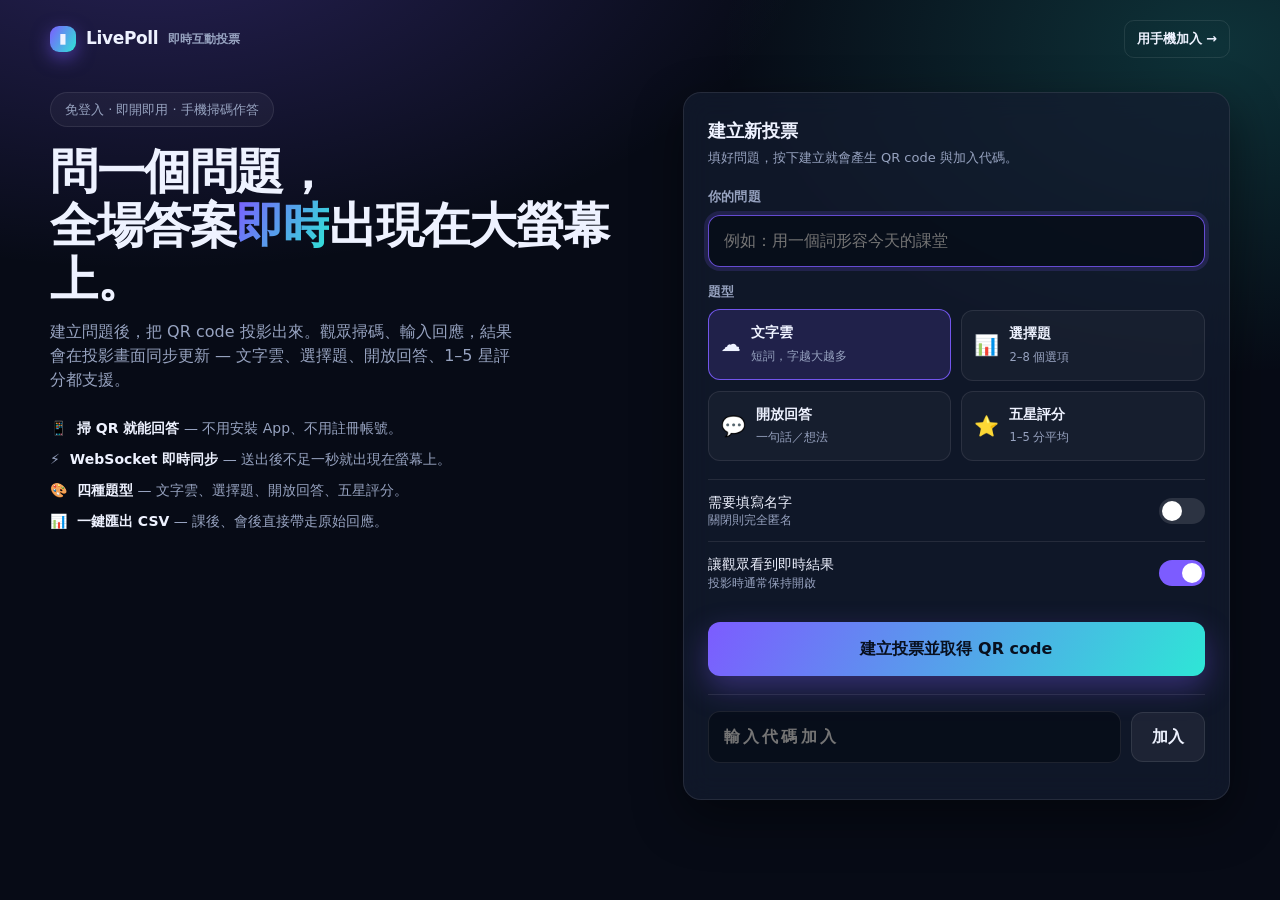
==== index.html @ e7435f52 "LivePoll: realtime QR polling site (Mentimeter-style)" ====
<!DOCTYPE html>
<html lang="zh-Hant">
<head>
<meta charset="utf-8">
<meta name="viewport" content="width=device-width, initial-scale=1, viewport-fit=cover">
<title>LivePoll · 即時互動投票</title>
<meta name="description" content="像 Mentimeter 一樣的即時投票：掃 QR code 回答，大螢幕即時顯示所有人的回應。">
<link rel="icon" href="data:image/svg+xml,%3Csvg xmlns='http://www.w3.org/2000/svg' viewBox='0 0 32 32'%3E%3Crect width='32' height='32' rx='9' fill='%237c5cff'/%3E%3Cpath d='M9 20l4.5-9L18 20l5-10' stroke='%23fff' stroke-width='3' fill='none' stroke-linecap='round' stroke-linejoin='round'/%3E%3C/svg%3E">
<link rel="stylesheet" href="assets/style.css">
</head>
<body>
<div class="wrap">
  <header class="topbar">
    <a class="brand" href="index.html"><span class="dot">▮</span>LivePoll <small>即時互動投票</small></a>
    <a class="btn small ghost" href="#join">用手機加入 →</a>
  </header>

  <main class="hero">
    <section>
      <span class="pill">免登入 · 即開即用 · 手機掃碼作答</span>
      <h1>問一個問題，<br>全場答案<em>即時</em>出現在大螢幕上。</h1>
      <p class="lead">建立問題後，把 QR code 投影出來。觀眾掃碼、輸入回應，結果會在投影畫面同步更新 — 文字雲、選擇題、開放回答、1–5 星評分都支援。</p>
      <ul class="feats">
        <li><span class="ico">📱</span><span><b>掃 QR 就能回答</b> — 不用安裝 App、不用註冊帳號。</span></li>
        <li><span class="ico">⚡</span><span><b>WebSocket 即時同步</b> — 送出後不足一秒就出現在螢幕上。</span></li>
        <li><span class="ico">🎨</span><span><b>四種題型</b> — 文字雲、選擇題、開放回答、五星評分。</span></li>
        <li><span class="ico">📊</span><span><b>一鍵匯出 CSV</b> — 課後、會後直接帶走原始回應。</span></li>
      </ul>
    </section>

    <section class="card builder">
      <h2>建立新投票</h2>
      <p class="sub">填好問題，按下建立就會產生 QR code 與加入代碼。</p>

      <label class="field">
        <span>你的問題</span>
        <input class="input" id="q" maxlength="180" placeholder="例如：用一個詞形容今天的課堂" autocomplete="off">
      </label>

      <span class="hint" style="display:block;margin-bottom:9px;font-weight:650;">題型</span>
      <div class="types" id="types">
        <label class="type-opt">
          <input type="radio" name="type" value="word" checked>
          <span class="em">☁️</span>
          <span><b>文字雲</b><small>短詞，字越大越多</small></span>
        </label>
        <label class="type-opt">
          <input type="radio" name="type" value="choice">
          <span class="em">📊</span>
          <span><b>選擇題</b><small>2–8 個選項</small></span>
        </label>
        <label class="type-opt">
          <input type="radio" name="type" value="open">
          <span class="em">💬</span>
          <span><b>開放回答</b><small>一句話／想法</small></span>
        </label>
        <label class="type-opt">
          <input type="radio" name="type" value="rating">
          <span class="em">⭐</span>
          <span><b>五星評分</b><small>1–5 分平均</small></span>
        </label>
      </div>

      <div id="optionsBlock" hidden>
        <span class="hint" style="display:block;margin-bottom:9px;font-weight:650;">選項</span>
        <div class="opt-rows" id="optRows"></div>
        <button class="btn small ghost" id="addOpt" type="button" style="margin-bottom:16px;">＋ 新增選項</button>
      </div>

      <div class="toggle-row">
        <p>需要填寫名字<small>關閉則完全匿名</small></p>
        <label class="switch"><input type="checkbox" id="nameReq"><i></i></label>
      </div>
      <div class="toggle-row" style="margin-bottom:18px;">
        <p>讓觀眾看到即時結果<small>投影時通常保持開啟</small></p>
        <label class="switch"><input type="checkbox" id="showRes" checked><i></i></label>
      </div>

      <button class="btn primary" id="create" style="width:100%;padding:15px;">建立投票並取得 QR code</button>

      <div class="join-strip" id="join">
        <input class="input" id="joinCode" maxlength="10" placeholder="輸入代碼加入" autocomplete="off">
        <button class="btn" id="joinBtn" type="button">加入</button>
      </div>
      <div id="recent" class="hint" style="margin-top:12px;"></div>
    </section>
  </main>
</div>

<script src="assets/core.js"></script>
<script src="assets/create.js"></script>
</body>
</html>
---- assets/style.css ----
:root {
  --bg: #070b16;
  --bg-soft: #0d1424;
  --card: rgba(20, 28, 48, 0.72);
  --line: rgba(255, 255, 255, 0.09);
  --txt: #eef2ff;
  --muted: #97a3c0;
  --violet: #7c5cff;
  --cyan: #2ee6d6;
  --pink: #ff5c8a;
  --amber: #ffb547;
  --green: #35d07f;
  --grad: linear-gradient(120deg, #7c5cff 0%, #2ee6d6 100%);
  --radius: 18px;
  --shadow: 0 18px 50px rgba(0, 0, 0, 0.45);
}

* { box-sizing: border-box; }

html, body { height: 100%; }

body {
  margin: 0;
  background:
    radial-gradient(1100px 600px at 12% -10%, rgba(124, 92, 255, 0.28), transparent 60%),
    radial-gradient(900px 600px at 95% 5%, rgba(46, 230, 214, 0.18), transparent 55%),
    var(--bg);
  color: var(--txt);
  font-family: "Inter", "PingFang TC", "Microsoft JhengHei", "Noto Sans TC", system-ui, -apple-system, "Segoe UI", sans-serif;
  -webkit-font-smoothing: antialiased;
  line-height: 1.5;
}

a { color: var(--cyan); }

button, input, textarea, select {
  font: inherit;
  color: inherit;
}

.wrap {
  width: min(1180px, 100% - 32px);
  margin: 0 auto;
}

/* ---------- shared bits ---------- */
.brand {
  display: inline-flex;
  align-items: center;
  gap: 10px;
  font-weight: 800;
  letter-spacing: -0.02em;
  text-decoration: none;
  color: var(--txt);
  font-size: 17px;
}
.brand .dot {
  width: 26px; height: 26px; border-radius: 9px;
  background: var(--grad);
  box-shadow: 0 6px 18px rgba(124, 92, 255, 0.5);
  display: grid; place-items: center;
  font-size: 14px;
}
.brand small { color: var(--muted); font-weight: 600; font-size: 12px; letter-spacing: 0; }

.pill {
  display: inline-flex; align-items: center; gap: 8px;
  padding: 7px 14px; border-radius: 999px;
  border: 1px solid var(--line);
  background: rgba(255, 255, 255, 0.04);
  font-size: 13px; color: var(--muted);
}

.card {
  background: var(--card);
  border: 1px solid var(--line);
  border-radius: var(--radius);
  box-shadow: var(--shadow);
  backdrop-filter: blur(14px);
}

.btn {
  display: inline-flex; align-items: center; justify-content: center; gap: 8px;
  padding: 12px 20px;
  border-radius: 12px;
  border: 1px solid var(--line);
  background: rgba(255, 255, 255, 0.06);
  color: var(--txt);
  font-weight: 650;
  cursor: pointer;
  transition: transform 0.15s ease, background 0.2s ease, border-color 0.2s ease, opacity 0.2s;
  text-decoration: none;
  white-space: nowrap;
}
.btn:hover { background: rgba(255, 255, 255, 0.12); }
.btn:active { transform: translateY(1px) scale(0.995); }
.btn:disabled { opacity: 0.45; cursor: not-allowed; }
.btn.primary {
  background: var(--grad);
  border: none;
  color: #08101f;
  font-weight: 800;
  box-shadow: 0 12px 30px rgba(124, 92, 255, 0.35);
}
.btn.primary:hover { filter: brightness(1.06); }
.btn.ghost { background: transparent; }
.btn.small { padding: 8px 12px; font-size: 13px; border-radius: 10px; }

.field { display: block; margin-bottom: 16px; }
.field > span {
  display: block; margin-bottom: 8px;
  font-size: 13px; font-weight: 650; color: var(--muted);
  letter-spacing: 0.02em;
}
.input, .textarea {
  width: 100%;
  padding: 13px 15px;
  border-radius: 12px;
  border: 1px solid var(--line);
  background: rgba(6, 10, 20, 0.65);
  color: var(--txt);
  outline: none;
  transition: border-color 0.15s, box-shadow 0.15s;
}
.input:focus, .textarea:focus {
  border-color: rgba(124, 92, 255, 0.8);
  box-shadow: 0 0 0 4px rgba(124, 92, 255, 0.16);
}
.textarea { min-height: 96px; resize: vertical; }
.hint { color: var(--muted); font-size: 12.5px; }

.status {
  display: inline-flex; align-items: center; gap: 7px;
  font-size: 12.5px; color: var(--muted);
}
.status i {
  width: 8px; height: 8px; border-radius: 50%;
  background: var(--amber); box-shadow: 0 0 0 3px rgba(255, 181, 71, 0.16);
}
.status.live i { background: var(--green); box-shadow: 0 0 0 3px rgba(53, 208, 127, 0.18); }
.status.off i { background: var(--pink); box-shadow: 0 0 0 3px rgba(255, 92, 138, 0.18); }

/* ---------- landing ---------- */
.topbar {
  display: flex; align-items: center; justify-content: space-between;
  gap: 16px; padding: 20px 0 8px;
}
.hero {
  display: grid; grid-template-columns: 1.05fr 0.95fr;
  gap: 28px; align-items: start;
  padding: 26px 0 60px;
}
.hero h1 {
  font-size: clamp(30px, 4.2vw, 48px);
  line-height: 1.12;
  letter-spacing: -0.03em;
  margin: 18px 0 14px;
}
.hero h1 em { font-style: normal; background: var(--grad); -webkit-background-clip: text; background-clip: text; color: transparent; }
.hero p.lead { color: var(--muted); font-size: 16px; max-width: 46ch; margin: 0 0 26px; }
.feats { display: grid; gap: 10px; margin: 26px 0 0; padding: 0; list-style: none; }
.feats li { display: flex; gap: 10px; color: var(--muted); font-size: 14px; }
.feats li b { color: var(--txt); font-weight: 650; }
.feats li span.ico { flex: 0 0 auto; }

.builder { padding: 24px; }
.builder h2 { margin: 0 0 4px; font-size: 18px; }
.builder .sub { color: var(--muted); font-size: 13px; margin: 0 0 20px; }

.types { display: grid; grid-template-columns: repeat(2, 1fr); gap: 10px; margin-bottom: 18px; }
.type-opt {
  position: relative;
  display: flex; gap: 10px; align-items: center;
  padding: 12px;
  border-radius: 12px;
  border: 1px solid var(--line);
  background: rgba(255, 255, 255, 0.03);
  cursor: pointer;
  transition: border-color 0.15s, background 0.15s, transform 0.15s;
}
.type-opt:hover { background: rgba(255, 255, 255, 0.07); }
.type-opt input { position: absolute; opacity: 0; pointer-events: none; }
.type-opt .em { font-size: 20px; }
.type-opt b { display: block; font-size: 13.5px; }
.type-opt small { color: var(--muted); font-size: 11.5px; }
.type-opt:has(input:checked) {
  border-color: rgba(124, 92, 255, 0.9);
  background: rgba(124, 92, 255, 0.16);
  transform: translateY(-1px);
}

.opt-rows { display: grid; gap: 8px; margin-bottom: 8px; }
.opt-row { display: flex; gap: 8px; align-items: center; }
.opt-row .input { padding: 10px 13px; }
.opt-row .rm {
  width: 34px; height: 34px; flex: 0 0 auto;
  border-radius: 10px; border: 1px solid var(--line);
  background: transparent; color: var(--muted); cursor: pointer;
  font-size: 16px; line-height: 1;
}
.opt-row .rm:hover { color: var(--pink); border-color: rgba(255, 92, 138, 0.5); }

.toggle-row {
  display: flex; align-items: center; justify-content: space-between;
  gap: 14px; padding: 12px 0; border-top: 1px solid var(--line);
}
.toggle-row p { margin: 0; font-size: 13.5px; }
.toggle-row p small { display: block; color: var(--muted); font-size: 11.5px; }
.switch { position: relative; width: 46px; height: 26px; flex: 0 0 auto; }
.switch input { position: absolute; opacity: 0; width: 100%; height: 100%; margin: 0; cursor: pointer; }
.switch i {
  position: absolute; inset: 0; border-radius: 999px;
  background: rgba(255, 255, 255, 0.12); transition: background 0.2s;
}
.switch i::after {
  content: ""; position: absolute; top: 3px; left: 3px;
  width: 20px; height: 20px; border-radius: 50%;
  background: #fff; transition: transform 0.2s;
}
.switch input:checked + i { background: var(--violet); }
.switch input:checked + i::after { transform: translateX(20px); }

.join-strip {
  margin-top: 18px; padding-top: 16px; border-top: 1px solid var(--line);
  display: flex; gap: 10px; align-items: center; flex-wrap: wrap;
}
.join-strip .input { flex: 1 1 160px; text-transform: uppercase; letter-spacing: 0.2em; font-weight: 700; }

/* ---------- host ---------- */
.host {
  min-height: 100vh;
  display: flex; flex-direction: column;
  padding: 18px clamp(16px, 3vw, 34px) 26px;
}
.host-top {
  display: flex; align-items: center; justify-content: space-between;
  gap: 18px; flex-wrap: wrap;
}
.host-top .right { display: flex; align-items: center; gap: 10px; flex-wrap: wrap; }

.host-grid {
  flex: 1;
  display: grid;
  grid-template-columns: minmax(230px, 300px) 1fr;
  gap: clamp(16px, 2.4vw, 30px);
  margin-top: clamp(14px, 2vw, 26px);
  align-items: start;
}
.side { display: grid; gap: 14px; position: sticky; top: 16px; }

.qr-card { padding: 16px; text-align: center; }
.qr-card .qrbox {
  background: #fff; border-radius: 14px; padding: 12px;
  cursor: zoom-in; display: block; width: 100%;
}
.qr-card .qrbox svg { display: block; width: 100%; height: auto; }
.join-url {
  margin: 12px 0 0; font-size: 11.5px; color: var(--muted);
  word-break: break-all; line-height: 1.45;
}
.code-box {
  margin-top: 12px; padding: 10px; border-radius: 12px;
  background: rgba(255, 255, 255, 0.05); border: 1px dashed var(--line);
}
.code-box span { display: block; font-size: 11px; color: var(--muted); letter-spacing: 0.14em; }
.code-box strong {
  display: block; font-size: clamp(24px, 3vw, 32px); letter-spacing: 0.22em;
  font-weight: 800; background: var(--grad);
  -webkit-background-clip: text; background-clip: text; color: transparent;
}
.stat-card { padding: 14px 16px; display: flex; align-items: center; justify-content: space-between; gap: 10px; }
.stat-card .num { font-size: 30px; font-weight: 800; letter-spacing: -0.03em; }
.stat-card .lbl { font-size: 12px; color: var(--muted); }

.stage { min-height: 40vh; }
.stage-head { display: flex; align-items: flex-start; justify-content: space-between; gap: 16px; flex-wrap: wrap; }
.stage-head h1 {
  margin: 0; font-size: clamp(24px, 3.4vw, 44px); line-height: 1.16;
  letter-spacing: -0.02em; max-width: 26ch;
}
.stage-head .tag {
  font-size: 12px; padding: 6px 11px; border-radius: 999px;
  background: rgba(46, 230, 214, 0.13); color: var(--cyan);
  border: 1px solid rgba(46, 230, 214, 0.3); white-space: nowrap;
}

.results { margin-top: clamp(16px, 2.2vw, 26px); }

/* choice bars */
.bars { display: grid; gap: 12px; }
.bar-row { position: relative; }
.bar-row .bar-top {
  display: flex; align-items: baseline; justify-content: space-between; gap: 12px;
  margin-bottom: 7px; font-size: clamp(14px, 1.5vw, 19px);
}
.bar-row .bar-top b { font-weight: 650; }
.bar-row .bar-top span { color: var(--muted); font-variant-numeric: tabular-nums; font-size: 0.8em; }
.bar-track {
  height: clamp(34px, 5.2vh, 56px);
  border-radius: 12px;
  background: rgba(255, 255, 255, 0.05);
  overflow: hidden;
  position: relative;
}
.bar-fill {
  height: 100%; width: 0;
  border-radius: 12px;
  background: var(--grad);
  transition: width 0.55s cubic-bezier(0.22, 1, 0.36, 1);
  box-shadow: 0 0 26px rgba(124, 92, 255, 0.35);
}
.bar-row:nth-child(2) .bar-fill { background: linear-gradient(120deg, #2ee6d6, #35d07f); }
.bar-row:nth-child(3) .bar-fill { background: linear-gradient(120deg, #ffb547, #ff5c8a); }
.bar-row:nth-child(4) .bar-fill { background: linear-gradient(120deg, #5cc8ff, #7c5cff); }
.bar-row:nth-child(5) .bar-fill { background: linear-gradient(120deg, #ff5c8a, #ffb547); }
.bar-row:nth-child(6) .bar-fill { background: linear-gradient(120deg, #35d07f, #2ee6d6); }

/* word cloud */
.cloud {
  display: flex; flex-wrap: wrap; align-items: center; justify-content: center;
  gap: 10px clamp(10px, 1.6vw, 22px);
  padding: clamp(14px, 3vw, 34px);
  min-height: 34vh;
}
.cloud span {
  font-weight: 750;
  line-height: 1.05;
  letter-spacing: -0.02em;
  animation: pop 0.4s cubic-bezier(0.22, 1, 0.36, 1);
  transition: font-size 0.4s ease;
}
@keyframes pop { from { opacity: 0; transform: scale(0.85); } to { opacity: 1; transform: scale(1); } }

/* open responses */
.cards {
  display: grid;
  grid-template-columns: repeat(auto-fill, minmax(min(100%, 300px), 1fr));
  gap: 12px;
  align-content: start;
  max-height: 62vh;
  overflow: auto;
  padding-right: 4px;
}
.msg {
  padding: 13px 15px;
  border-radius: 14px;
  background: rgba(255, 255, 255, 0.05);
  border: 1px solid var(--line);
  animation: rise 0.35s ease;
  word-break: break-word;
}
@keyframes rise { from { opacity: 0; transform: translateY(8px); } to { opacity: 1; transform: none; } }
.msg .who {
  display: flex; align-items: center; gap: 8px;
  font-size: 11.5px; color: var(--muted); margin-bottom: 6px;
}
.msg .who .av {
  width: 20px; height: 20px; border-radius: 50%;
  display: grid; place-items: center;
  font-size: 10px; font-weight: 800; color: #08101f;
  background: var(--grad);
}
.msg p { margin: 0; font-size: clamp(14px, 1.4vw, 17px); }

/* rating */
.rating-wrap { display: grid; grid-template-columns: minmax(140px, 200px) 1fr; gap: clamp(16px, 2.4vw, 32px); align-items: center; }
.avg-num { font-size: clamp(52px, 9vw, 104px); font-weight: 850; letter-spacing: -0.05em; line-height: 1; background: var(--grad); -webkit-background-clip: text; background-clip: text; color: transparent; }
.avg-lbl { color: var(--muted); font-size: 13px; }
.rating-bar { display: grid; grid-template-columns: 26px 1fr 52px; gap: 10px; align-items: center; margin-bottom: 9px; }
.rating-bar .rk { color: var(--muted); font-size: 14px; text-align: right; font-variant-numeric: tabular-nums; }
.rating-bar .rk2 { color: var(--muted); font-size: 12.5px; font-variant-numeric: tabular-nums; }

.empty {
  display: grid; place-items: center; gap: 8px;
  padding: clamp(28px, 6vw, 64px) 20px;
  text-align: center; color: var(--muted);
  border: 1px dashed var(--line); border-radius: var(--radius);
}
.empty .big { font-size: 34px; opacity: 0.8; }
.empty b { color: var(--txt); font-weight: 650; display: block; }

.host-foot {
  margin-top: 18px; display: flex; justify-content: space-between;
  align-items: center; gap: 12px; flex-wrap: wrap;
  color: var(--muted); font-size: 12px;
}

.zoom-overlay {
  position: fixed; inset: 0; z-index: 60;
  background: rgba(4, 7, 14, 0.9);
  display: grid; place-items: center;
  padding: 24px; cursor: zoom-out;
  animation: fade 0.2s ease;
}
@keyframes fade { from { opacity: 0; } to { opacity: 1; } }
.zoom-overlay .qrbox {
  background: #fff; padding: 22px; border-radius: 22px;
  width: min(78vmin, 720px);
}
.zoom-overlay .qrbox svg { width: 100%; height: auto; display: block; }
.zoom-overlay .cap { color: #dfe6ff; text-align: center; margin-top: 14px; font-size: 14px; }

/* ---------- vote ---------- */
.vote {
  min-height: 100vh;
  display: flex; flex-direction: column;
  padding: 16px 14px calc(18px + env(safe-area-inset-bottom));
  max-width: 640px; margin: 0 auto;
}
.vote-top { display: flex; align-items: center; justify-content: space-between; gap: 12px; }
.vote-card { margin-top: 16px; padding: clamp(16px, 4vw, 22px); }
.vote-q { font-size: clamp(20px, 5.4vw, 26px); line-height: 1.25; letter-spacing: -0.02em; margin: 0 0 6px; }
.vote-meta { color: var(--muted); font-size: 12.5px; margin: 0 0 18px; }

.opt-btns { display: grid; gap: 10px; }
.opt-btn {
  display: flex; align-items: center; gap: 12px;
  padding: 16px;
  border-radius: 14px;
  border: 1px solid var(--line);
  background: rgba(255, 255, 255, 0.04);
  font-size: 16px; font-weight: 600; text-align: left;
  cursor: pointer; transition: all 0.15s ease;
  width: 100%;
}
.opt-btn .n {
  width: 26px; height: 26px; flex: 0 0 auto; border-radius: 8px;
  display: grid; place-items: center; font-size: 12px;
  background: rgba(255, 255, 255, 0.08); color: var(--muted);
}
.opt-btn:hover { background: rgba(255, 255, 255, 0.08); }
.opt-btn.sel {
  border-color: rgba(124, 92, 255, 0.95);
  background: rgba(124, 92, 255, 0.18);
  box-shadow: 0 0 0 3px rgba(124, 92, 255, 0.12);
}
.opt-btn.sel .n { background: var(--grad); color: #08101f; }

.stars { display: grid; grid-template-columns: repeat(5, 1fr); gap: 8px; }
.star-btn {
  padding: 14px 0; border-radius: 12px;
  border: 1px solid var(--line); background: rgba(255, 255, 255, 0.04);
  font-size: 22px; font-weight: 800; cursor: pointer;
  transition: all 0.15s;
}
.star-btn small { display: block; font-size: 10px; font-weight: 500; color: var(--muted); margin-top: 2px; }
.star-btn.sel { border-color: rgba(124, 92, 255, 0.95); background: rgba(124, 92, 255, 0.2); }

.done {
  display: grid; gap: 12px; text-align: center;
  padding: 8px 0 4px;
}
.done .check {
  width: 58px; height: 58px; margin: 0 auto; border-radius: 50%;
  display: grid; place-items: center; font-size: 26px;
  background: rgba(53, 208, 127, 0.15); color: var(--green);
  border: 1px solid rgba(53, 208, 127, 0.4);
  animation: pop 0.35s ease;
}
.done h2 { margin: 0; font-size: 20px; }
.done .mine { color: var(--muted); font-size: 14px; word-break: break-word; }
.done .mine b { color: var(--txt); }

.mini { margin-top: 16px; }
.mini h3 { font-size: 12px; text-transform: uppercase; letter-spacing: 0.12em; color: var(--muted); margin: 0 0 10px; }
.mini-row { display: flex; align-items: center; gap: 10px; margin-bottom: 8px; font-size: 13.5px; }
.mini-row .nm { flex: 1 1 auto; min-width: 0; overflow: hidden; text-overflow: ellipsis; white-space: nowrap; }
.mini-row .tr { flex: 0 0 42%; height: 8px; border-radius: 8px; background: rgba(255,255,255,0.07); overflow: hidden; }
.mini-row .tr i { display: block; height: 100%; width: 0; background: var(--grad); transition: width 0.5s ease; }
.mini-row .ct { flex: 0 0 auto; color: var(--muted); font-variant-numeric: tabular-nums; font-size: 12px; }

.vote-foot { margin-top: auto; padding-top: 18px; text-align: center; color: var(--muted); font-size: 11.5px; }

.center-screen {
  min-height: 100vh; display: grid; place-items: center;
  padding: 24px; text-align: center;
}
.center-screen .card { padding: 32px 26px; max-width: 420px; }
.spinner {
  width: 34px; height: 34px; border-radius: 50%; margin: 0 auto 14px;
  border: 3px solid rgba(255, 255, 255, 0.14);
  border-top-color: var(--violet);
  animation: spin 0.9s linear infinite;
}
@keyframes spin { to { transform: rotate(360deg); } }

.toast {
  position: fixed; left: 50%; bottom: 26px; transform: translateX(-50%) translateY(20px);
  background: rgba(16, 22, 38, 0.96); border: 1px solid var(--line);
  padding: 11px 18px; border-radius: 999px; font-size: 13px;
  opacity: 0; pointer-events: none; transition: all 0.25s ease; z-index: 80;
  box-shadow: var(--shadow);
}
.toast.show { opacity: 1; transform: translateX(-50%) translateY(0); }

@media (max-width: 900px) {
  .hero { grid-template-columns: 1fr; gap: 20px; }
  .host-grid { grid-template-columns: 1fr; }
  .side { position: static; grid-template-columns: 1fr 1fr; display: grid; }
  .side .stat-card { grid-column: span 2; }
  .rating-wrap { grid-template-columns: 1fr; }
  .cards { max-height: none; }
}
@media (max-width: 560px) {
  .types { grid-template-columns: 1fr; }
  .side { grid-template-columns: 1fr; }
  .side .stat-card { grid-column: span 1; }
  .host-top .right .btn span.t { display: none; }
}
@media print { body { background: #fff; color: #000; } }
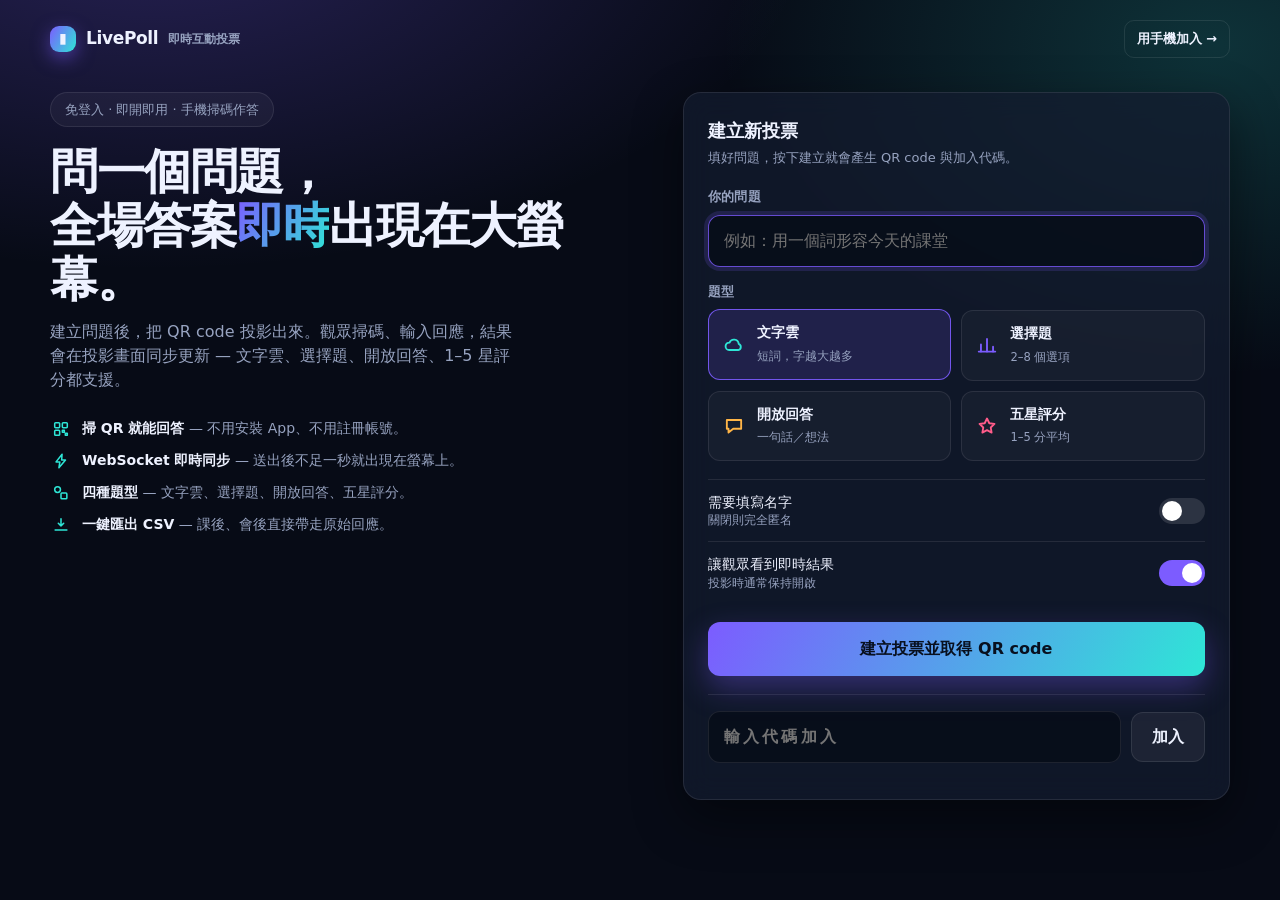
==== commit ef7b6de8: "Fix hidden-state CSS, subscription race, cleared-session revert; replace emoji with SVG icons" ====
--- a/index.html
+++ b/index.html
@@ -18,13 +18,13 @@
   <main class="hero">
     <section>
       <span class="pill">免登入 · 即開即用 · 手機掃碼作答</span>
-      <h1>問一個問題，<br>全場答案<em>即時</em>出現在大螢幕上。</h1>
+      <h1>問一個問題，<br>全場答案<em>即時</em>出現在大螢幕。</h1>
       <p class="lead">建立問題後，把 QR code 投影出來。觀眾掃碼、輸入回應，結果會在投影畫面同步更新 — 文字雲、選擇題、開放回答、1–5 星評分都支援。</p>
       <ul class="feats">
-        <li><span class="ico">📱</span><span><b>掃 QR 就能回答</b> — 不用安裝 App、不用註冊帳號。</span></li>
-        <li><span class="ico">⚡</span><span><b>WebSocket 即時同步</b> — 送出後不足一秒就出現在螢幕上。</span></li>
-        <li><span class="ico">🎨</span><span><b>四種題型</b> — 文字雲、選擇題、開放回答、五星評分。</span></li>
-        <li><span class="ico">📊</span><span><b>一鍵匯出 CSV</b> — 課後、會後直接帶走原始回應。</span></li>
+        <li><span class="ico"><svg viewBox="0 0 20 20" width="18" height="18" aria-hidden="true"><rect x="3" y="3" width="5.5" height="5.5" rx="1"/><rect x="11.5" y="3" width="5.5" height="5.5" rx="1"/><rect x="3" y="11.5" width="5.5" height="5.5" rx="1"/><path d="M11.5 11.5h2.2v2.2h-2.2zM14.8 14.8h2.2v2.2h-2.2z"/></svg></span><span><b>掃 QR 就能回答</b> — 不用安裝 App、不用註冊帳號。</span></li>
+        <li><span class="ico"><svg viewBox="0 0 20 20" width="18" height="18" aria-hidden="true"><path d="M11.2 2.5L4.5 11h4.2l-1 6.5L15 9h-4.3z"/></svg></span><span><b>WebSocket 即時同步</b> — 送出後不足一秒就出現在螢幕上。</span></li>
+        <li><span class="ico"><svg viewBox="0 0 20 20" width="18" height="18" aria-hidden="true"><circle cx="6.2" cy="6.2" r="3.2"/><rect x="10" y="10" width="6.5" height="6.5" rx="1"/></svg></span><span><b>四種題型</b> — 文字雲、選擇題、開放回答、五星評分。</span></li>
+        <li><span class="ico"><svg viewBox="0 0 20 20" width="18" height="18" aria-hidden="true"><path d="M10 3v8m0 0l-3-3m3 3l3-3"/><path d="M3.5 15.5h13"/></svg></span><span><b>一鍵匯出 CSV</b> — 課後、會後直接帶走原始回應。</span></li>
       </ul>
     </section>
 
@@ -41,22 +41,22 @@
       <div class="types" id="types">
         <label class="type-opt">
           <input type="radio" name="type" value="word" checked>
-          <span class="em">☁️</span>
+          <span class="em" style="color:#2ee6d6"><svg viewBox="0 0 20 20" width="22" height="22" aria-hidden="true"><path d="M5.6 15.5a3.4 3.4 0 0 1 .3-6.8 4.4 4.4 0 0 1 8.4 1.1 3 3 0 0 1-.4 5.7z"/></svg></span>
           <span><b>文字雲</b><small>短詞，字越大越多</small></span>
         </label>
         <label class="type-opt">
           <input type="radio" name="type" value="choice">
-          <span class="em">📊</span>
+          <span class="em" style="color:#7c5cff"><svg viewBox="0 0 20 20" width="22" height="22" aria-hidden="true"><path d="M4.5 16V9.5M10 16V4.5M15.5 16v-4.5"/><path d="M2.5 16h15"/></svg></span>
           <span><b>選擇題</b><small>2–8 個選項</small></span>
         </label>
         <label class="type-opt">
           <input type="radio" name="type" value="open">
-          <span class="em">💬</span>
+          <span class="em" style="color:#ffb547"><svg viewBox="0 0 20 20" width="22" height="22" aria-hidden="true"><path d="M3.5 4.5h13v8h-7.2L5 16v-3.5H3.5z"/></svg></span>
           <span><b>開放回答</b><small>一句話／想法</small></span>
         </label>
         <label class="type-opt">
           <input type="radio" name="type" value="rating">
-          <span class="em">⭐</span>
+          <span class="em" style="color:#ff5c8a"><svg viewBox="0 0 20 20" width="22" height="22" aria-hidden="true"><path d="M10 3.2l2.1 4.3 4.7.6-3.4 3.3.8 4.6-4.2-2.3-4.2 2.3.8-4.6L3.2 8.1l4.7-.6z"/></svg></span>
           <span><b>五星評分</b><small>1–5 分平均</small></span>
         </label>
       </div>
--- a/assets/style.css
+++ b/assets/style.css
@@ -17,6 +17,9 @@
 
 * { box-sizing: border-box; }
 
+/* Utility classes below set display, which would otherwise defeat [hidden]. */
+[hidden] { display: none !important; }
+
 html, body { height: 100%; }
 
 body {
@@ -161,7 +164,17 @@
 .feats { display: grid; gap: 10px; margin: 26px 0 0; padding: 0; list-style: none; }
 .feats li { display: flex; gap: 10px; color: var(--muted); font-size: 14px; }
 .feats li b { color: var(--txt); font-weight: 650; }
-.feats li span.ico { flex: 0 0 auto; }
+.feats li span.ico { flex: 0 0 auto; display: grid; place-items: center; width: 22px; height: 22px; }
+.feats li span.ico svg,
+.type-opt .em svg {
+  display: block;
+  fill: none;
+  stroke: currentColor;
+  stroke-width: 1.7;
+  stroke-linecap: round;
+  stroke-linejoin: round;
+}
+.feats li span.ico { color: var(--cyan); }
 
 .builder { padding: 24px; }
 .builder h2 { margin: 0 0 4px; font-size: 18px; }
@@ -180,7 +193,7 @@
 }
 .type-opt:hover { background: rgba(255, 255, 255, 0.07); }
 .type-opt input { position: absolute; opacity: 0; pointer-events: none; }
-.type-opt .em { font-size: 20px; }
+.type-opt .em { flex: 0 0 auto; width: 26px; height: 26px; display: grid; place-items: center; }
 .type-opt b { display: block; font-size: 13.5px; }
 .type-opt small { color: var(--muted); font-size: 11.5px; }
 .type-opt:has(input:checked) {
@@ -272,7 +285,8 @@
 .stat-card .num { font-size: 30px; font-weight: 800; letter-spacing: -0.03em; }
 .stat-card .lbl { font-size: 12px; color: var(--muted); }
 
-.stage { min-height: 40vh; }
+.stage { min-height: 40vh; display: flex; flex-direction: column; }
+.stage .results { flex: 1; display: flex; flex-direction: column; justify-content: center; }
 .stage-head { display: flex; align-items: flex-start; justify-content: space-between; gap: 16px; flex-wrap: wrap; }
 .stage-head h1 {
   margin: 0; font-size: clamp(24px, 3.4vw, 44px); line-height: 1.16;
@@ -318,9 +332,10 @@
 /* word cloud */
 .cloud {
   display: flex; flex-wrap: wrap; align-items: center; justify-content: center;
-  gap: 10px clamp(10px, 1.6vw, 22px);
+  gap: 10px clamp(12px, 2vw, 30px);
   padding: clamp(14px, 3vw, 34px);
   min-height: 34vh;
+  flex: 1;
 }
 .cloud span {
   font-weight: 750;
